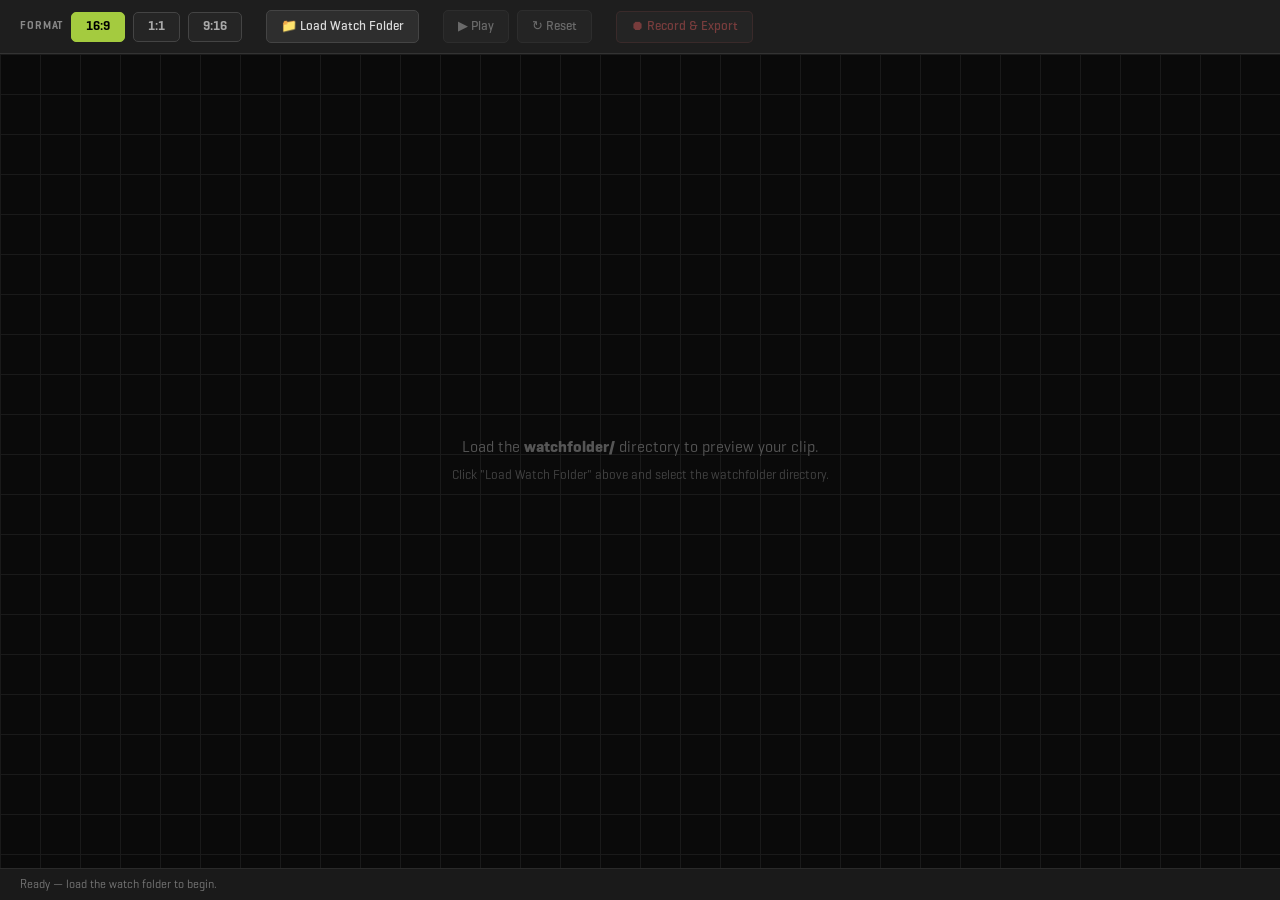
==== index.html @ 0f507c25 "Initial commit" ====
<!DOCTYPE html>
<html lang="fr">
<head>
  <meta charset="UTF-8">
  <meta name="viewport" content="width=device-width, initial-scale=1.0">
  <title>AG Social Media Clips</title>
  <link rel="stylesheet" href="styles/main.css">
</head>
<body>

  <!-- ── Toolbar ── -->
  <header id="toolbar">

    <!-- Format toggle: switch between 16:9 and 1:1 canvas -->
    <div class="toolbar-group" id="format-toggle-group">
      <span class="toolbar-label">Format</span>
      <button id="btn-16x9" class="format-btn active">16:9</button>
      <button id="btn-1x1"  class="format-btn">1:1</button>
      <button id="btn-9x16" class="format-btn">9:16</button>
    </div>

    <!-- Asset loader: Option A — directory picker -->
    <div class="toolbar-group" id="load-group">
      <label for="folder-input" class="toolbar-btn load-label">&#128193; Load Watch Folder</label>
      <input type="file" id="folder-input" webkitdirectory multiple>
    </div>

    <!-- Playback controls -->
    <div class="toolbar-group" id="playback-group">
      <button id="btn-play"  class="toolbar-btn" disabled>&#9654; Play</button>
      <button id="btn-reset" class="toolbar-btn" disabled>&#8635; Reset</button>
    </div>

    <!-- Export -->
    <div class="toolbar-group" id="export-group">
      <button id="btn-record" class="toolbar-btn record-btn" disabled>&#9210; Record &amp; Export</button>
    </div>

  </header>

  <!-- ── Preview canvas ── -->
  <main id="preview-container">
    <canvas id="preview-canvas"></canvas>

    <!-- Shown until assets are loaded -->
    <div id="placeholder">
      <p>Load the <strong>watchfolder/</strong> directory to preview your clip.</p>
      <p class="hint">Click "Load Watch Folder" above and select the watchfolder directory.</p>
    </div>
  </main>

  <!-- ── Status bar ── -->
  <footer id="status-bar">
    <span id="status-text">Ready — load the watch folder to begin.</span>
  </footer>

  <!-- Scripts: loaded in dependency order -->
  <script src="src/watcher.js"></script>
  <script src="src/composer.js"></script>
  <script src="src/exporter.js"></script>
  <script src="src/ui.js"></script>
  <script src="src/main.js"></script>

</body>
</html>
---- styles/main.css ----
/* ─────────────────────────────────────────────────────────────────────────────
   main.css — AG Social Media Clips
   Dark editor theme. Fonts, layout, toolbar, preview panel.
   ───────────────────────────────────────────────────────────────────────────── */

/* ── Font declarations (Geogrotesque, .otf files) ────────────────────────── */

@font-face {
  font-family: 'Geogrotesque';
  src: url('../docs/fonts/Geogrotesque Family/Geogrotesque-BoldItalic.otf') format('opentype');
  font-weight: 700;
  font-style: italic;
}

@font-face {
  font-family: 'Geogrotesque';
  src: url('../docs/fonts/Geogrotesque Family/Geogrotesque-Bold.otf') format('opentype');
  font-weight: 700;
  font-style: normal;
}

@font-face {
  font-family: 'Geogrotesque';
  src: url('../docs/fonts/Geogrotesque Family/Geogrotesque-SemiBold.otf') format('opentype');
  font-weight: 600;
  font-style: normal;
}

@font-face {
  font-family: 'Geogrotesque';
  src: url('../docs/fonts/Geogrotesque Family/Geogrotesque-Medium.otf') format('opentype');
  font-weight: 500;
  font-style: normal;
}

@font-face {
  font-family: 'Geogrotesque';
  src: url('../docs/fonts/Geogrotesque Family/Geogrotesque-Regular.otf') format('opentype');
  font-weight: 400;
  font-style: normal;
}

/* ── Reset & base ─────────────────────────────────────────────────────────── */

*, *::before, *::after {
  box-sizing: border-box;
  margin: 0;
  padding: 0;
}

html, body {
  height: 100%;
  overflow: hidden;
}

body {
  display: flex;
  flex-direction: column;
  background-color: #111111;
  color: #ffffff;
  font-family: 'Geogrotesque', sans-serif;
  font-weight: 400;
}

/* ── Toolbar ──────────────────────────────────────────────────────────────── */

#toolbar {
  display: flex;
  align-items: center;
  gap: 24px;
  padding: 10px 20px;
  background-color: #1e1e1e;
  border-bottom: 1px solid #333333;
  flex-shrink: 0;
  flex-wrap: wrap;
}

/* Groups of related controls within the toolbar */
.toolbar-group {
  display: flex;
  align-items: center;
  gap: 8px;
}

/* Separator label (e.g. "Format") */
.toolbar-label {
  font-size: 11px;
  font-weight: 600;
  text-transform: uppercase;
  letter-spacing: 0.08em;
  color: #888888;
}

/* Generic toolbar button style */
.toolbar-btn {
  padding: 7px 14px;
  font-family: 'Geogrotesque', sans-serif;
  font-size: 13px;
  font-weight: 500;
  color: #dddddd;
  background-color: #2e2e2e;
  border: 1px solid #444444;
  border-radius: 5px;
  cursor: pointer;
  transition: background-color 0.15s, color 0.15s;
  white-space: nowrap;
}

.toolbar-btn:hover:not(:disabled) {
  background-color: #3a3a3a;
  color: #ffffff;
}

.toolbar-btn:disabled {
  opacity: 0.4;
  cursor: not-allowed;
}

/* ── Format toggle buttons ────────────────────────────────────────────────── */

.format-btn {
  padding: 6px 14px;
  font-family: 'Geogrotesque', sans-serif;
  font-size: 13px;
  font-weight: 600;
  color: #aaaaaa;
  background-color: #252525;
  border: 1px solid #444444;
  border-radius: 5px;
  cursor: pointer;
  transition: background-color 0.15s, color 0.15s, border-color 0.15s;
}

.format-btn:hover {
  background-color: #333333;
  color: #ffffff;
}

/* Active / selected format */
.format-btn.active {
  background-color: #A4CB3F;
  color: #000000;
  border-color: #A4CB3F;
}

/* ── Load folder button (styled <label>) ─────────────────────────────────── */

/* Hide the actual file input but keep it accessible */
#folder-input {
  position: absolute;
  opacity: 0;
  width: 0;
  height: 0;
  pointer-events: none;
}

.load-label {
  display: inline-block;
  cursor: pointer;
}

/* ── Record button (special red accent) ──────────────────────────────────── */

.record-btn {
  color: #ff6b6b;
  border-color: #ff6b6b44;
}

.record-btn:hover:not(:disabled) {
  background-color: #ff6b6b22;
  color: #ff8888;
}

/* Recording state — applied by JS while recording */
.record-btn.recording {
  color: #ffffff;
  background-color: #cc0000;
  border-color: #cc0000;
  animation: pulse 1s ease-in-out infinite;
}

@keyframes pulse {
  0%, 100% { opacity: 1; }
  50%       { opacity: 0.6; }
}

/* ── Preview area ─────────────────────────────────────────────────────────── */

#preview-container {
  position: relative;
  flex: 1;
  display: flex;
  align-items: center;
  justify-content: center;
  overflow: hidden;
  background-color: #0a0a0a;
  /* subtle grid pattern so transparency is visible */
  background-image:
    linear-gradient(#1a1a1a 1px, transparent 1px),
    linear-gradient(90deg, #1a1a1a 1px, transparent 1px);
  background-size: 40px 40px;
}

/* The canvas element — actual w/h are set by JS; CSS just scales it to fit */
#preview-canvas {
  display: block;
  /* JS will set explicit CSS width/height to scale it into the container */
  box-shadow: 0 8px 32px rgba(0, 0, 0, 0.8);
  /* Keep the canvas hidden until assets are loaded */
  visibility: hidden;
}

/* Visible once assets load */
#preview-canvas.ready {
  visibility: visible;
}

/* ── Placeholder overlay ──────────────────────────────────────────────────── */

#placeholder {
  position: absolute;
  inset: 0;
  display: flex;
  flex-direction: column;
  align-items: center;
  justify-content: center;
  gap: 10px;
  pointer-events: none;
}

#placeholder p {
  font-size: 16px;
  color: #555555;
}

#placeholder .hint {
  font-size: 13px;
  color: #444444;
}

/* Hide placeholder once canvas is ready */
#preview-canvas.ready ~ #placeholder {
  display: none;
}

/* ── Status bar ───────────────────────────────────────────────────────────── */

#status-bar {
  padding: 6px 20px;
  background-color: #1a1a1a;
  border-top: 1px solid #2a2a2a;
  flex-shrink: 0;
}

#status-text {
  font-size: 12px;
  color: #777777;
}
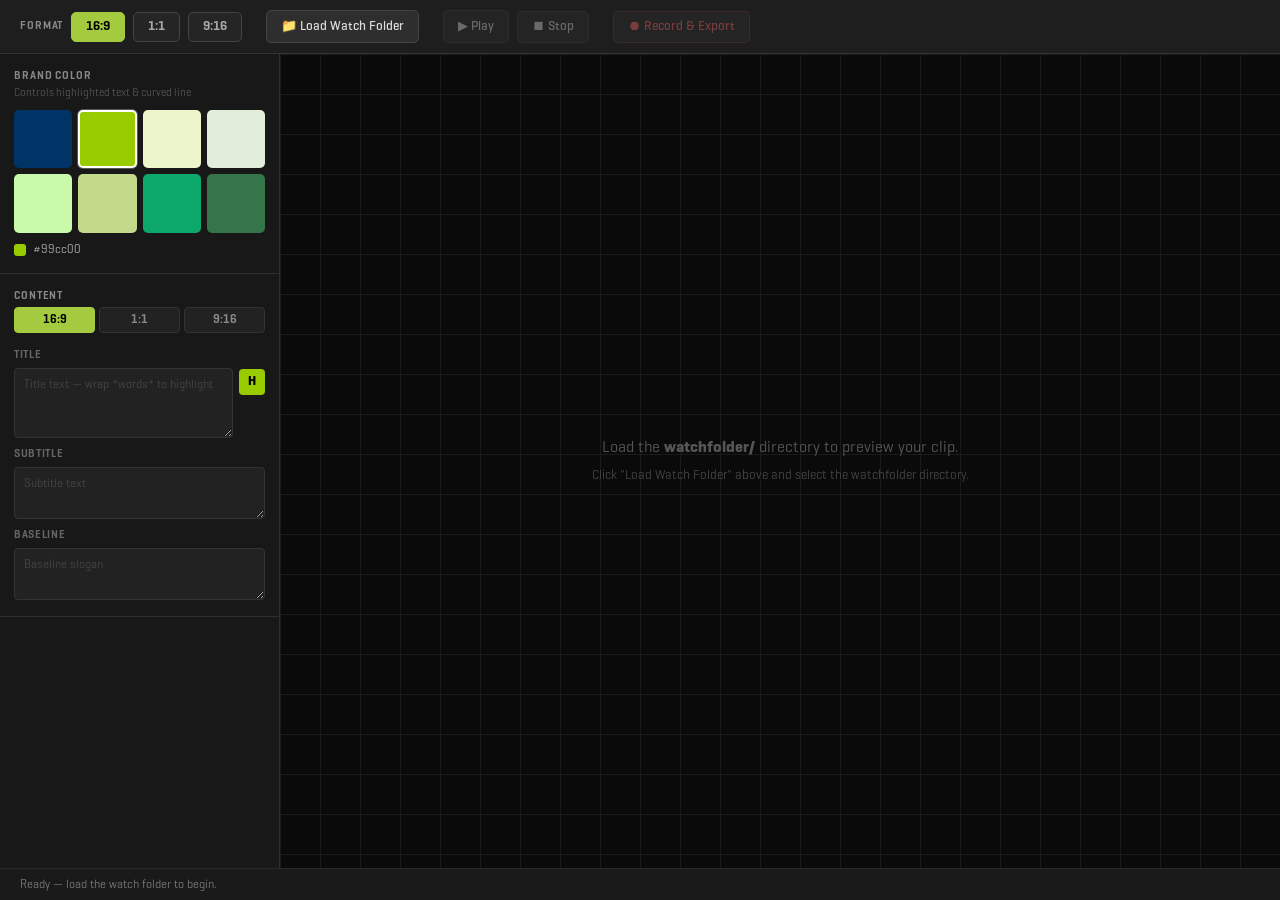
==== commit 51f76983: "Phase 2: colour picker, sidebar text inputs, SVG curved line - Added brand colour picker (8 swatches" ====
--- a/index.html
+++ b/index.html
@@ -11,7 +11,7 @@
   <!-- ── Toolbar ── -->
   <header id="toolbar">
 
-    <!-- Format toggle: switch between 16:9 and 1:1 canvas -->
+    <!-- Format toggle: switch between 16:9, 1:1 and 9:16 canvas -->
     <div class="toolbar-group" id="format-toggle-group">
       <span class="toolbar-label">Format</span>
       <button id="btn-16x9" class="format-btn active">16:9</button>
@@ -28,7 +28,7 @@
     <!-- Playback controls -->
     <div class="toolbar-group" id="playback-group">
       <button id="btn-play"  class="toolbar-btn" disabled>&#9654; Play</button>
-      <button id="btn-reset" class="toolbar-btn" disabled>&#8635; Reset</button>
+      <button id="btn-reset" class="toolbar-btn" disabled>&#9209; Stop</button>
     </div>
 
     <!-- Export -->
@@ -38,16 +38,167 @@
 
   </header>
 
-  <!-- ── Preview canvas ── -->
-  <main id="preview-container">
-    <canvas id="preview-canvas"></canvas>
-
-    <!-- Shown until assets are loaded -->
-    <div id="placeholder">
-      <p>Load the <strong>watchfolder/</strong> directory to preview your clip.</p>
-      <p class="hint">Click "Load Watch Folder" above and select the watchfolder directory.</p>
-    </div>
-  </main>
+  <!-- ── Main area: sidebar + preview canvas ── -->
+  <div id="main-area">
+
+    <!-- ── Left sidebar ── -->
+    <aside id="sidebar">
+
+      <!-- ── Colour picker panel ── -->
+      <section class="sidebar-panel" id="color-picker-panel">
+        <h3 class="panel-title">Brand Color</h3>
+        <p class="panel-hint">Controls highlighted text &amp; curved line</p>
+
+        <!-- 8 brand colour swatches (2 rows × 4) -->
+        <div id="color-swatches">
+
+          <button class="color-swatch"
+                  data-color="#003366"
+                  style="background:#003366"
+                  title="Blue Corporate (#003366)">
+          </button>
+
+          <button class="color-swatch active"
+                  data-color="#99cc00"
+                  style="background:#99cc00"
+                  title="Green Corporate (#99cc00)">
+          </button>
+
+          <button class="color-swatch"
+                  data-color="#edf6cb"
+                  style="background:#edf6cb"
+                  title="Green 1 (#edf6cb)">
+          </button>
+
+          <button class="color-swatch"
+                  data-color="#e2eed9"
+                  style="background:#e2eed9"
+                  title="Green 2 (#e2eed9)">
+          </button>
+
+          <button class="color-swatch"
+                  data-color="#c9faaa"
+                  style="background:#c9faaa"
+                  title="Green 3 (#c9faaa)">
+          </button>
+
+          <button class="color-swatch"
+                  data-color="#c3da8a"
+                  style="background:#c3da8a"
+                  title="Green 4 (#c3da8a)">
+          </button>
+
+          <button class="color-swatch"
+                  data-color="#0ca76b"
+                  style="background:#0ca76b"
+                  title="Green 5 (#0ca76b)">
+          </button>
+
+          <button class="color-swatch"
+                  data-color="#34754a"
+                  style="background:#34754a"
+                  title="Green 6 (#34754a)">
+          </button>
+
+        </div>
+
+        <!-- Shows the hex code of the selected colour -->
+        <div id="selected-color-row">
+          <span id="selected-color-dot" style="background:#99cc00"></span>
+          <span id="selected-color-hex">#99cc00</span>
+        </div>
+      </section>
+
+      <!-- ── Content input panel ── -->
+      <section class="sidebar-panel" id="content-panel">
+        <h3 class="panel-title">Content</h3>
+
+        <!-- Format tabs — switching a tab also switches the preview format -->
+        <div id="content-tabs">
+          <button class="content-tab active" data-format="16x9">16:9</button>
+          <button class="content-tab"        data-format="1x1">1:1</button>
+          <button class="content-tab"        data-format="9x16">9:16</button>
+        </div>
+
+        <!-- 16:9 pane -->
+        <div class="content-pane active" id="pane-16x9">
+
+          <label class="field-label" for="title-16x9">Title</label>
+          <div class="field-row">
+            <textarea id="title-16x9"    class="content-field" rows="3"
+                      placeholder="Title text — wrap *words* to highlight"></textarea>
+            <button class="highlight-btn" data-field="title-16x9"
+                    title="Highlight selected text">H</button>
+          </div>
+
+          <label class="field-label" for="subtitle-16x9">Subtitle</label>
+          <textarea id="subtitle-16x9"   class="content-field" rows="2"
+                    placeholder="Subtitle text"></textarea>
+
+          <label class="field-label" for="baseline-16x9">Baseline</label>
+          <textarea id="baseline-16x9"   class="content-field" rows="2"
+                    placeholder="Baseline slogan"></textarea>
+
+        </div>
+
+        <!-- 1:1 pane -->
+        <div class="content-pane" id="pane-1x1">
+
+          <label class="field-label" for="title-1x1">Title</label>
+          <div class="field-row">
+            <textarea id="title-1x1"     class="content-field" rows="3"
+                      placeholder="Title text — wrap *words* to highlight"></textarea>
+            <button class="highlight-btn" data-field="title-1x1"
+                    title="Highlight selected text">H</button>
+          </div>
+
+          <label class="field-label" for="subtitle-1x1">Subtitle</label>
+          <textarea id="subtitle-1x1"    class="content-field" rows="2"
+                    placeholder="Subtitle text"></textarea>
+
+          <label class="field-label" for="baseline-1x1">Baseline</label>
+          <textarea id="baseline-1x1"    class="content-field" rows="2"
+                    placeholder="Baseline slogan"></textarea>
+
+        </div>
+
+        <!-- 9:16 pane -->
+        <div class="content-pane" id="pane-9x16">
+
+          <label class="field-label" for="title-9x16">Title</label>
+          <div class="field-row">
+            <textarea id="title-9x16"    class="content-field" rows="3"
+                      placeholder="Title text — wrap *words* to highlight"></textarea>
+            <button class="highlight-btn" data-field="title-9x16"
+                    title="Highlight selected text">H</button>
+          </div>
+
+          <label class="field-label" for="subtitle-9x16">Subtitle</label>
+          <textarea id="subtitle-9x16"   class="content-field" rows="2"
+                    placeholder="Subtitle text"></textarea>
+
+          <label class="field-label" for="baseline-9x16">Baseline</label>
+          <textarea id="baseline-9x16"   class="content-field" rows="2"
+                    placeholder="Baseline slogan"></textarea>
+
+        </div>
+
+      </section>
+
+    </aside><!-- /#sidebar -->
+
+    <!-- ── Preview canvas ── -->
+    <main id="preview-container">
+      <canvas id="preview-canvas"></canvas>
+
+      <!-- Shown until assets are loaded -->
+      <div id="placeholder">
+        <p>Load the <strong>watchfolder/</strong> directory to preview your clip.</p>
+        <p class="hint">Click "Load Watch Folder" above and select the watchfolder directory.</p>
+      </div>
+    </main>
+
+  </div><!-- /#main-area -->
 
   <!-- ── Status bar ── -->
   <footer id="status-bar">
--- a/styles/main.css
+++ b/styles/main.css
@@ -182,6 +182,217 @@
 @keyframes pulse {
   0%, 100% { opacity: 1; }
   50%       { opacity: 0.6; }
+}
+
+/* ── Main area (sidebar + canvas) ─────────────────────────────────────────── */
+
+#main-area {
+  display: flex;
+  flex-direction: row;
+  flex: 1;
+  overflow: hidden;
+}
+
+/* ── Sidebar ──────────────────────────────────────────────────────────────── */
+
+#sidebar {
+  width: 280px;
+  flex-shrink: 0;
+  display: flex;
+  flex-direction: column;
+  gap: 0;
+  overflow-y: auto;
+  background-color: #181818;
+  border-right: 1px solid #2e2e2e;
+}
+
+/* Each collapsible section in the sidebar */
+.sidebar-panel {
+  padding: 16px 14px;
+  border-bottom: 1px solid #2e2e2e;
+}
+
+/* Section heading */
+.panel-title {
+  font-size: 11px;
+  font-weight: 600;
+  text-transform: uppercase;
+  letter-spacing: 0.08em;
+  color: #888888;
+  margin-bottom: 4px;
+}
+
+/* Descriptive hint under a panel title */
+.panel-hint {
+  font-size: 11px;
+  color: #555555;
+  margin-bottom: 10px;
+}
+
+/* ── Colour swatches ──────────────────────────────────────────────────────── */
+
+#color-swatches {
+  display: grid;
+  grid-template-columns: repeat(4, 1fr);
+  gap: 6px;
+  margin-bottom: 10px;
+}
+
+/* Individual swatch button */
+.color-swatch {
+  width: 100%;
+  aspect-ratio: 1;
+  border-radius: 5px;
+  border: 2px solid transparent;
+  cursor: pointer;
+  padding: 0;
+  transition: transform 0.1s, border-color 0.15s;
+}
+
+.color-swatch:hover {
+  transform: scale(1.1);
+}
+
+/* Active / selected swatch gets a white ring */
+.color-swatch.active {
+  border-color: #ffffff;
+  box-shadow: 0 0 0 1px #ffffff44;
+}
+
+/* Row showing the hex code of the selected colour */
+#selected-color-row {
+  display: flex;
+  align-items: center;
+  gap: 7px;
+}
+
+/* Small colour dot next to the hex label */
+#selected-color-dot {
+  display: inline-block;
+  width: 12px;
+  height: 12px;
+  border-radius: 3px;
+  flex-shrink: 0;
+}
+
+#selected-color-hex {
+  font-size: 12px;
+  font-family: 'Geogrotesque', monospace, sans-serif;
+  color: #aaaaaa;
+}
+
+/* ── Content tabs ─────────────────────────────────────────────────────────── */
+
+#content-tabs {
+  display: flex;
+  gap: 4px;
+  margin-bottom: 12px;
+}
+
+.content-tab {
+  flex: 1;
+  padding: 5px 0;
+  font-family: 'Geogrotesque', sans-serif;
+  font-size: 12px;
+  font-weight: 600;
+  color: #888888;
+  background-color: #222222;
+  border: 1px solid #333333;
+  border-radius: 4px;
+  cursor: pointer;
+  transition: background-color 0.12s, color 0.12s;
+}
+
+.content-tab:hover {
+  background-color: #2e2e2e;
+  color: #cccccc;
+}
+
+.content-tab.active {
+  background-color: #A4CB3F;
+  color: #000000;
+  border-color: #A4CB3F;
+}
+
+/* ── Content panes ────────────────────────────────────────────────────────── */
+
+/* Hidden by default; only the active pane is shown */
+.content-pane {
+  display: none;
+  flex-direction: column;
+  gap: 6px;
+}
+
+.content-pane.active {
+  display: flex;
+}
+
+/* Field label */
+.field-label {
+  font-size: 11px;
+  font-weight: 600;
+  text-transform: uppercase;
+  letter-spacing: 0.06em;
+  color: #666666;
+  margin-top: 4px;
+}
+
+/* Row wrapping a textarea + highlight button */
+.field-row {
+  display: flex;
+  gap: 6px;
+  align-items: flex-start;
+}
+
+/* Text area for title / subtitle / baseline */
+.content-field {
+  width: 100%;
+  background-color: #222222;
+  color: #dddddd;
+  border: 1px solid #333333;
+  border-radius: 4px;
+  padding: 7px 9px;
+  font-family: 'Geogrotesque', sans-serif;
+  font-size: 12px;
+  font-weight: 400;
+  line-height: 1.5;
+  resize: vertical;
+  outline: none;
+  transition: border-color 0.15s;
+}
+
+.content-field:focus {
+  border-color: #A4CB3F;
+}
+
+.content-field::placeholder {
+  color: #444444;
+}
+
+/* Highlight button: marks selected text with *asterisks* */
+.highlight-btn {
+  flex-shrink: 0;
+  width: 26px;
+  height: 26px;
+  padding: 0;
+  font-family: 'Geogrotesque', sans-serif;
+  font-size: 13px;
+  font-weight: 700;
+  color: #000000;
+  background-color: #99cc00;
+  border: none;
+  border-radius: 4px;
+  cursor: pointer;
+  transition: background-color 0.12s;
+  margin-top: 1px;
+}
+
+.highlight-btn:hover {
+  background-color: #aadd11;
+}
+
+.highlight-btn:active {
+  background-color: #88bb00;
 }
 
 /* ── Preview area ─────────────────────────────────────────────────────────── */
